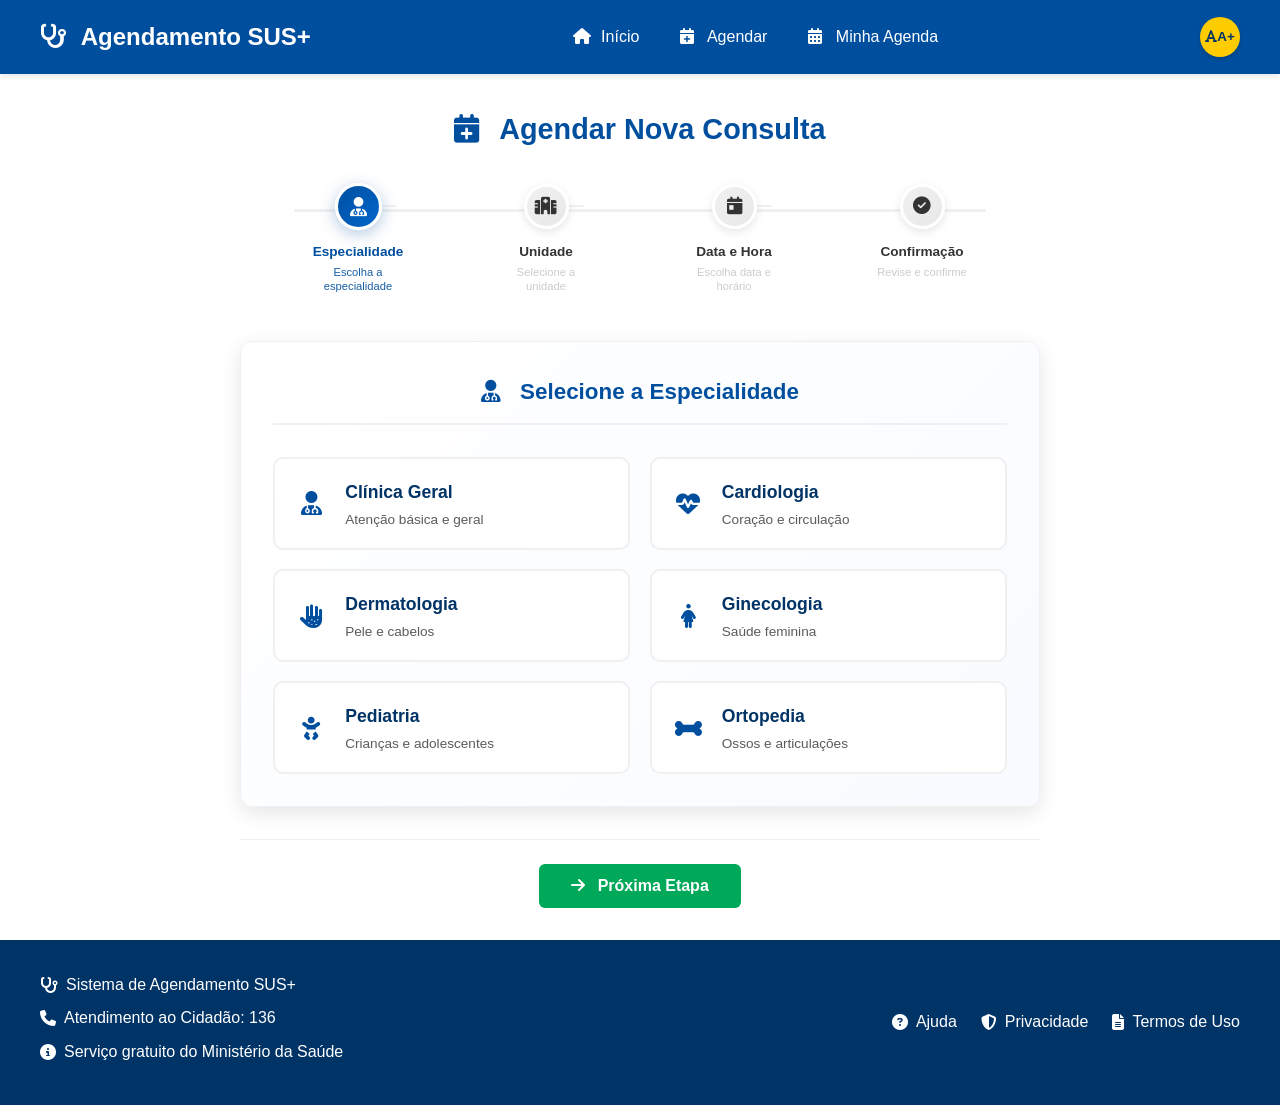
==== agendar.html @ 12c7913a "first commit" ====
<!DOCTYPE html>
<html lang="pt-BR">
<head>
    <meta charset="UTF-8">
    <meta name="viewport" content="width=device-width, initial-scale=1.0">
    <title>Agendamento SUS+ - Agendar Consulta</title>
    <link rel="stylesheet" href="https://cdnjs.cloudflare.com/ajax/libs/font-awesome/6.4.0/css/all.min.css">
    <link rel="stylesheet" href="css/style.css">
    <link rel="stylesheet" href="css/agendar.css">
</head>
<body>
    <!-- Cabeçalho -->
    <header>
        <div class="header-container">
            <div class="logo">
                <i class="fas fa-stethoscope"></i> Agendamento SUS+
            </div>
            <nav class="nav-menu">
                <a href="index.html" class="nav-link" aria-label="Ir para o painel principal">
                    <i class="fas fa-home"></i> Início
                </a>
                <a href="agendar.html" class="nav-link" aria-label="Ir para agendamento">
                    <i class="fas fa-calendar-plus"></i> Agendar
                </a>
                <a href="minha-agenda.html" class="nav-link" aria-label="Ir para minha agenda">
                    <i class="fas fa-calendar-alt"></i> Minha Agenda
                </a>
            </nav>
            <button class="acessibilidade-btn" id="btn-acessibilidade" aria-label="Aumentar tamanho da fonte">
                <i class="fas fa-font"></i> A+
            </button>
        </div>
    </header>

    <!-- Conteúdo Principal -->
    <main>
        <section id="agendar">
            <div class="agendar-container">
                <h1><i class="fas fa-calendar-plus"></i> Agendar Nova Consulta</h1>
                
                <!-- Etapas do processo - DESIGN MODERNO -->
                <div class="etapas-container">
                    <div class="etapas">
                        <div class="etapa ativa" id="etapa1">
                            <div class="etapa-marcador">
                                <div class="etapa-numero">
                                    <i class="fas fa-user-md"></i>
                                </div>
                                <div class="etapa-linha"></div>
                            </div>
                            <div class="etapa-conteudo">
                                <div class="etapa-texto">Especialidade</div>
                                <div class="etapa-descricao">Escolha a especialidade</div>
                            </div>
                        </div>
                        
                        <div class="etapa" id="etapa2">
                            <div class="etapa-marcador">
                                <div class="etapa-numero">
                                    <i class="fas fa-hospital"></i>
                                </div>
                                <div class="etapa-linha"></div>
                            </div>
                            <div class="etapa-conteudo">
                                <div class="etapa-texto">Unidade</div>
                                <div class="etapa-descricao">Selecione a unidade</div>
                            </div>
                        </div>
                        
                        <div class="etapa" id="etapa3">
                            <div class="etapa-marcador">
                                <div class="etapa-numero">
                                    <i class="fas fa-calendar-day"></i>
                                </div>
                                <div class="etapa-linha"></div>
                            </div>
                            <div class="etapa-conteudo">
                                <div class="etapa-texto">Data e Hora</div>
                                <div class="etapa-descricao">Escolha data e horário</div>
                            </div>
                        </div>
                        
                        <div class="etapa" id="etapa4">
                            <div class="etapa-marcador">
                                <div class="etapa-numero">
                                    <i class="fas fa-check-circle"></i>
                                </div>
                            </div>
                            <div class="etapa-conteudo">
                                <div class="etapa-texto">Confirmação</div>
                                <div class="etapa-descricao">Revise e confirme</div>
                            </div>
                        </div>
                    </div>
                </div>
                
                <!-- Etapa 1: Especialidade -->
                <div id="passo-especialidade" class="passo-agendamento">
                    <div class="card etapa-card">
                        <h2 class="card-titulo">
                            <i class="fas fa-user-md"></i> Selecione a Especialidade
                        </h2>
                        <div class="opcoes-lista" id="lista-especialidades">
                            <div class="opcao-item" data-especialidade="clinica-geral">
                                <i class="fas fa-user-md"></i> 
                                <div class="opcao-texto">
                                    <strong>Clínica Geral</strong>
                                    <span class="opcao-descricao">Atenção básica e geral</span>
                                </div>
                            </div>
                            <div class="opcao-item" data-especialidade="cardiologia">
                                <i class="fas fa-heartbeat"></i>
                                <div class="opcao-texto">
                                    <strong>Cardiologia</strong>
                                    <span class="opcao-descricao">Coração e circulação</span>
                                </div>
                            </div>
                            <div class="opcao-item" data-especialidade="dermatologia">
                                <i class="fas fa-allergies"></i>
                                <div class="opcao-texto">
                                    <strong>Dermatologia</strong>
                                    <span class="opcao-descricao">Pele e cabelos</span>
                                </div>
                            </div>
                            <div class="opcao-item" data-especialidade="ginecologia">
                                <i class="fas fa-female"></i>
                                <div class="opcao-texto">
                                    <strong>Ginecologia</strong>
                                    <span class="opcao-descricao">Saúde feminina</span>
                                </div>
                            </div>
                            <div class="opcao-item" data-especialidade="pediatria">
                                <i class="fas fa-baby"></i>
                                <div class="opcao-texto">
                                    <strong>Pediatria</strong>
                                    <span class="opcao-descricao">Crianças e adolescentes</span>
                                </div>
                            </div>
                            <div class="opcao-item" data-especialidade="ortopedia">
                                <i class="fas fa-bone"></i>
                                <div class="opcao-texto">
                                    <strong>Ortopedia</strong>
                                    <span class="opcao-descricao">Ossos e articulações</span>
                                </div>
                            </div>
                        </div>
                    </div>
                    <div class="botoes-navegacao">
                        <button class="btn" id="btn-proximo-especialidade" disabled>
                            <i class="fas fa-arrow-right"></i> Próxima Etapa
                        </button>
                    </div>
                </div>
                
                <!-- Etapa 2: Unidade de Saúde -->
                <div id="passo-unidade" class="passo-agendamento" style="display: none;">
                    <div class="card etapa-card">
                        <h2 class="card-titulo">
                            <i class="fas fa-hospital"></i> Selecione a Unidade de Saúde
                        </h2>
                        <div class="form-group">
                            <div class="search-container">
                                <i class="fas fa-search search-icon"></i>
                                <input type="text" id="busca-unidade" class="form-input" placeholder="Buscar unidade de saúde...">
                            </div>
                        </div>
                        <div class="opcoes-lista" id="lista-unidades">
                            <div class="opcao-item" data-unidade="usf-centro">
                                <i class="fas fa-clinic-medical"></i>
                                <div class="opcao-texto">
                                    <strong>USF Centro</strong>
                                    <span class="opcao-descricao">Unidade de Saúde da Família Centro</span>
                                </div>
                            </div>
                            <div class="opcao-item" data-unidade="usf-norte">
                                <i class="fas fa-clinic-medical"></i>
                                <div class="opcao-texto">
                                    <strong>USF Zona Norte</strong>
                                    <span class="opcao-descricao">Unidade de Saúde da Família Zona Norte</span>
                                </div>
                            </div>
                            <div class="opcao-item" data-unidade="usf-sul">
                                <i class="fas fa-clinic-medical"></i>
                                <div class="opcao-texto">
                                    <strong>USF Zona Sul</strong>
                                    <span class="opcao-descricao">Unidade de Saúde da Família Zona Sul</span>
                                </div>
                            </div>
                            <div class="opcao-item" data-unidade="usf-leste">
                                <i class="fas fa-clinic-medical"></i>
                                <div class="opcao-texto">
                                    <strong>USF Zona Leste</strong>
                                    <span class="opcao-descricao">Unidade de Saúde da Família Zona Leste</span>
                                </div>
                            </div>
                            <div class="opcao-item" data-unidade="usf-oeste">
                                <i class="fas fa-clinic-medical"></i>
                                <div class="opcao-texto">
                                    <strong>USF Zona Oeste</strong>
                                    <span class="opcao-descricao">Unidade de Saúde da Família Zona Oeste</span>
                                </div>
                            </div>
                        </div>
                    </div>
                    <div class="botoes-navegacao">
                        <button class="btn btn-secundario" id="btn-voltar-unidade">
                            <i class="fas fa-arrow-left"></i> Voltar
                        </button>
                        <button class="btn" id="btn-proximo-unidade" disabled>
                            <i class="fas fa-arrow-right"></i> Próxima Etapa
                        </button>
                    </div>
                </div>
                
                <!-- Etapa 3: Data e Horário -->
                <div id="passo-data-horario" class="passo-agendamento" style="display: none;">
                    <div class="card etapa-card">
                        <h2 class="card-titulo">
                            <i class="fas fa-calendar-day"></i> Selecione a Data e Horário
                        </h2>
                        
                        <div class="form-group">
                            <label class="form-label" for="mes-calendario">
                                <i class="fas fa-calendar-alt"></i> Mês:
                            </label>
                            <select id="mes-calendario" class="form-select">
                                <option value="0">Janeiro</option>
                                <option value="1">Fevereiro</option>
                                <option value="2">Março</option>
                                <option value="3">Abril</option>
                                <option value="4">Maio</option>
                                <option value="5">Junho</option>
                            </select>
                        </div>
                        
                        <div class="calendario-container">
                            <table class="calendario" aria-label="Calendário de agendamento">
                                <thead>
                                    <tr>
                                        <th scope="col">Dom</th>
                                        <th scope="col">Seg</th>
                                        <th scope="col">Ter</th>
                                        <th scope="col">Qua</th>
                                        <th scope="col">Qui</th>
                                        <th scope="col">Sex</th>
                                        <th scope="col">Sáb</th>
                                    </tr>
                                </thead>
                                <tbody id="corpo-calendario">
                                    <!-- O calendário será preenchido via JavaScript -->
                                </tbody>
                            </table>
                        </div>
                        
                        <div id="selecao-horarios" style="display: none; margin-top: 2rem;">
                            <h3><i class="fas fa-clock"></i> Horários Disponíveis</h3>
                            <div class="horarios-lista" id="lista-horarios">
                                <!-- Os horários serão preenchidos via JavaScript -->
                            </div>
                        </div>
                    </div>
                    <div class="botoes-navegacao">
                        <button class="btn btn-secundario" id="btn-voltar-data">
                            <i class="fas fa-arrow-left"></i> Voltar
                        </button>
                        <button class="btn" id="btn-proximo-data" disabled>
                            <i class="fas fa-arrow-right"></i> Próxima Etapa
                        </button>
                    </div>
                </div>
                
                <!-- Etapa 4: Confirmação -->
                <div id="passo-confirmacao" class="passo-agendamento" style="display: none;">
                    <div class="card etapa-card">
                        <h2 class="card-titulo">
                            <i class="fas fa-check-circle"></i> Confirme seu Agendamento
                        </h2>
                        
                        <div class="resumo-consulta">
                            <div class="resumo-item">
                                <div class="resumo-label">
                                    <i class="fas fa-user-md"></i> Especialidade:
                                </div>
                                <div id="resumo-especialidade" class="resumo-valor">-</div>
                            </div>
                            
                            <div class="resumo-item">
                                <div class="resumo-label">
                                    <i class="fas fa-hospital"></i> Unidade de Saúde:
                                </div>
                                <div id="resumo-unidade" class="resumo-valor">-</div>
                            </div>
                            
                            <div class="resumo-item">
                                <div class="resumo-label">
                                    <i class="fas fa-calendar-alt"></i> Data:
                                </div>
                                <div id="resumo-data" class="resumo-valor">-</div>
                            </div>
                            
                            <div class="resumo-item">
                                <div class="resumo-label">
                                    <i class="fas fa-clock"></i> Horário:
                                </div>
                                <div id="resumo-horario" class="resumo-valor">-</div>
                            </div>
                        </div>
                    </div>
                    <div class="botoes-navegacao">
                        <button class="btn btn-secundario" id="btn-voltar-confirmacao">
                            <i class="fas fa-arrow-left"></i> Voltar
                        </button>
                        <button class="btn" id="btn-confirmar-agendamento">
                            <i class="fas fa-check"></i> Confirmar Agendamento
                        </button>
                    </div>
                </div>
                
                <!-- Mensagem de sucesso -->
                <div id="mensagem-sucesso" class="mensagem-sucesso" style="display: none;" aria-live="assertive">
                    <div class="sucesso-icon">
                        <i class="fas fa-check-circle"></i>
                    </div>
                    <h2>Agendamento Confirmado!</h2>
                    <p>Seu agendamento foi realizado com sucesso.</p>
                    <p>Você receberá uma confirmação por SMS.</p>
                    
                    <div class="botoes-finais">
                        <button class="btn" id="btn-novo-agendamento">
                            <i class="fas fa-calendar-plus"></i> Fazer Novo Agendamento
                        </button>
                        <a href="index.html" class="btn btn-inicio">
                            <i class="fas fa-home"></i> Voltar ao Início
                        </a>
                    </div>
                </div>
            </div>
        </section>
    </main>

    <!-- Rodapé -->
    <footer>
        <div class="footer-container">
            <div class="footer-info">
                <p><i class="fas fa-stethoscope"></i> Sistema de Agendamento SUS+</p>
                <p><i class="fas fa-phone"></i> Atendimento ao Cidadão: 136</p>
                <p><i class="fas fa-info-circle"></i> Serviço gratuito do Ministério da Saúde</p>
            </div>
            <div class="footer-links">
                <a href="#" class="footer-link">
                    <i class="fas fa-question-circle"></i> Ajuda
                </a>
                <a href="#" class="footer-link">
                    <i class="fas fa-shield-alt"></i> Privacidade
                </a>
                <a href="#" class="footer-link">
                    <i class="fas fa-file-alt"></i> Termos de Uso
                </a>
            </div>
        </div>
    </footer>

    <!-- Script VLibras -->
    <div vw class="enabled">
        <div vw-access-button class="active"></div>
        <div vw-plugin-wrapper>
            <div class="vw-plugin-top-wrapper"></div>
        </div>
    </div>
    <script src="https://vlibras.gov.br/app/vlibras-plugin.js"></script>
    <script>
        new window.VLibras.Widget('https://vlibras.gov.br/app');
    </script>

    <!-- Scripts da aplicação -->
    <script src="js/main.js"></script>
    <script src="js/agendar.js"></script>
</body>
</html>
---- css/style.css ----
/* Reset e configurações básicas */
* {
    margin: 0;
    padding: 0;
    box-sizing: border-box;
}

:root {
    --azul-sus: #004F9F;
    --azul-escuro: #003366;
    --verde-destaque: #00A859;
    --amarelo-destaque: #FFCC00;
    --branco: #FFFFFF;
    --cinza-claro: #F0F0F0;
    --cinza-medio: #CCCCCC;
    --cinza-escuro: #333333;
    --fonte-tamanho-base: 16px;
    --fonte-tamanho-ampliada: 20px;
    --fonte-tamanho-extra-ampliada: 24px;
}

/* Estrutura principal da página */
html, body {
    height: 100%;
    margin: 0;
    padding: 0;
}

body {
    font-family: Arial, Helvetica, sans-serif;
    font-size: var(--fonte-tamanho-base);
    line-height: 1.6;
    color: var(--azul-escuro);
    background-color: var(--branco);
    transition: font-size 0.3s ease;
    display: flex;
    flex-direction: column;
    min-height: 100vh;
}


/* Classes para ajuste de fonte */
body.font-ampliada {
    font-size: var(--fonte-tamanho-ampliada);
}

body.font-extra-ampliada {
    font-size: var(--fonte-tamanho-extra-ampliada);
}

/* Cabeçalho */
header {
    background-color: var(--azul-sus);
    color: var(--branco);
    padding: 1rem;
    position: sticky;
    top: 0;
    z-index: 100;
    box-shadow: 0 2px 5px rgba(0, 0, 0, 0.1);
}

.header-container {
    display: flex;
    justify-content: space-between;
    align-items: center;
    max-width: 1200px;
    margin: 0 auto;
}

.logo {
    font-size: 1.5rem;
    font-weight: bold;
}

.nav-menu {
    display: flex;
    gap: 1.5rem;
}

.nav-link {
    color: var(--branco);
    text-decoration: none;
    padding: 0.5rem;
    border-radius: 4px;
    transition: background-color 0.3s;
}

.nav-link:hover, .nav-link:focus {
    background-color: rgba(255, 255, 255, 0.2);
    outline: 3px solid var(--amarelo-destaque);
}

/* Botão de Acessibilidade */
.acessibilidade-btn {
    background-color: var(--amarelo-destaque);
    color: var(--azul-escuro);
    border: none;
    border-radius: 50%;
    width: 40px;
    height: 40px;
    font-weight: bold;
    cursor: pointer;
    display: flex;
    align-items: center;
    justify-content: center;
    box-shadow: 0 2px 5px rgba(0, 0, 0, 0.2);
    transition: transform 0.3s;
}

.acessibilidade-btn:hover, .acessibilidade-btn:focus {
    transform: scale(1.1);
    outline: 3px solid var(--azul-escuro);
}

/* Conteúdo Principal */
main {
    flex: 1;
    max-width: 1200px;
    margin: 0 auto;
    padding: 2rem 1rem;
    width: 100%;
}

/* Cartões */
.card {
    background-color: var(--branco);
    border-radius: 8px;
    box-shadow: 0 2px 10px rgba(0, 0, 0, 0.1);
    padding: 1.5rem;
    margin-bottom: 1.5rem;
    transition: transform 0.3s, box-shadow 0.3s;
}

.card:hover {
    transform: translateY(-5px);
    box-shadow: 0 5px 15px rgba(0, 0, 0, 0.1);
}

.card-acao {
    display: block;
    text-decoration: none;
    color: inherit;
    cursor: pointer;
}

.card-acao:focus {
    outline: 3px solid var(--azul-sus);
}

.card-titulo {
    font-size: 1.25rem;
    margin-bottom: 1rem;
    color: var(--azul-sus);
}

/* Botões */
.btn {
    display: inline-block;
    padding: 0.75rem 1.5rem;
    background-color: var(--verde-destaque);
    color: var(--branco);
    border: 1px solid var(--branco);
    border-radius: 4px;
    font-size: 1rem;
    font-weight: bold;
    cursor: pointer;
    text-align: center;
    text-decoration: none;
    transition: background-color 0.3s, transform 0.2s;
}

.btn:hover, .btn:focus {
    background-color: #008F4C;
    transform: translateY(-2px);
    outline: 3px solid var(--amarelo-destaque);
}

.btn-secundario {
    background-color: var(--cinza-medio);
    color: var(--cinza-escuro);
}

.btn-secundario:hover, .btn-secundario:focus {
    background-color: #BBBBBB;
}

.btn-inicio {
    background-color: var(--azul-sus);
    margin-top: 1rem;
}

.btn-inicio:hover, .btn-inicio:focus {
    background-color: #003d7a;
}

/* Formulários */
.form-group {
    margin-bottom: 1.5rem;
}

.form-label {
    display: block;
    margin-bottom: 0.5rem;
    font-weight: bold;
}

.form-input, .form-select {
    width: 100%;
    padding: 0.75rem;
    border: 1px solid var(--cinza-medio);
    border-radius: 4px;
    font-size: 1rem;
}

.form-input:focus, .form-select:focus {
    border-color: var(--azul-sus);
    outline: 3px solid var(--amarelo-destaque);
}

/* Lista de opções */
.opcoes-lista {
    display: grid;
    grid-template-columns: repeat(auto-fill, minmax(250px, 1fr));
    gap: 1rem;
}

.opcao-item {
    padding: 1rem;
    border: 1px solid var(--cinza-medio);
    border-radius: 4px;
    cursor: pointer;
    transition: background-color 0.3s, border-color 0.3s;
}

.opcao-item:hover, .opcao-item:focus {
    background-color: var(--cinza-claro);
    border-color: var(--azul-sus);
    outline: 3px solid var(--amarelo-destaque);
}

.opcao-item.selecionado {
    background-color: var(--azul-sus);
    color: var(--branco);
    border-color: var(--azul-sus);
}

/* Footer fixo no final */
footer {
    background-color: var(--azul-escuro);
    color: var(--branco);
    padding: 2rem 1rem;
    text-align: center;
    margin-top: auto;
    width: 100%;
}

.footer-container {
    max-width: 1200px;
    margin: 0 auto;
    display: flex;
    justify-content: space-between;
    align-items: center;
    flex-wrap: wrap;
    gap: 2rem;
}

.footer-info p {
    margin-bottom: 0.5rem;
    display: flex;
    align-items: center;
    gap: 0.5rem;
}

.footer-links {
    display: flex;
    gap: 1.5rem;
}

.footer-link {
    color: var(--branco);
    text-decoration: none;
    display: flex;
    align-items: center;
    gap: 0.5rem;
    transition: opacity 0.3s;
}

.footer-link:hover {
    opacity: 0.8;
}

/* Responsividade Global */
@media (max-width: 768px) {
    .header-container {
        flex-direction: column;
        gap: 1rem;
    }
    
    .nav-menu {
        width: 100%;
        justify-content: space-around;
    }
    
    .footer-container {
        flex-direction: column;
        text-align: center;
    }
    
    .footer-links {
        justify-content: center;
    }
}

/* Estilos para aumento de fonte globais */
body.font-ampliada .card,
body.font-ampliada .btn,
body.font-ampliada .form-input,
body.font-ampliada .form-select {
    font-size: var(--fonte-tamanho-ampliada);
}

body.font-extra-ampliada .card,
body.font-extra-ampliada .btn,
body.font-extra-ampliada .form-input,
body.font-extra-ampliada .form-select {
    font-size: var(--fonte-tamanho-extra-ampliada);
}

/* Estilos para ícones globais */
.logo i {
    margin-right: 0.5rem;
}

.nav-link i {
    margin-right: 0.5rem;
    width: 16px;
    text-align: center;
}

.card-titulo i {
    margin-right: 0.5rem;
    color: var(--azul-sus);
}

.btn i {
    margin-right: 0.5rem;
}
---- css/agendar.css ----
/* TAMANHOS REDUZIDOS E ESCALÁVEIS */

/* Layout Expandido para Agendamento */
#agendar {
    max-width: none;
    width: 100%;
}

.agendar-container {
    max-width: 900px;
    margin: 0 auto;
    padding: 0 1rem;
}

.passo-agendamento {
    max-width: 800px;
    margin: 0 auto;
    width: 100%;
}

/* Títulos principais - tamanhos reduzidos */
#agendar h1 {
    font-size: 1.8rem;
    margin-bottom: 2rem;
    text-align: center;
    color: var(--azul-sus);
    font-weight: 700;
}

#agendar h1 i {
    margin-right: 0.8rem;
}

/* Container das etapas */
.etapas-container {
    margin: 0 auto 3rem auto;
    max-width: 800px;
    padding: 0 1.5rem;
}

.etapas {
    display: flex;
    justify-content: space-between;
    position: relative;
}

/* Linha de fundo */
.etapas::before {
    content: '';
    position: absolute;
    top: 25px;
    left: 30px;
    right: 30px;
    height: 3px;
    background: var(--cinza-claro);
    z-index: 1;
    border-radius: 2px;
}

/* Cada etapa individual */
.etapa {
    display: flex;
    flex-direction: column;
    align-items: center;
    position: relative;
    z-index: 2;
    flex: 1;
    text-align: center;
}

.etapa-marcador {
    display: flex;
    align-items: center;
    margin-bottom: 0.8rem;
    position: relative;
}

/* Número/ícone da etapa - tamanhos reduzidos */
.etapa-numero {
    width: 45px;
    height: 45px;
    border-radius: 50%;
    background: linear-gradient(135deg, var(--cinza-claro) 0%, #e8e8e8 100%);
    color: var(--cinza-escuro);
    display: flex;
    align-items: center;
    justify-content: center;
    font-weight: bold;
    border: 3px solid var(--branco);
    box-shadow: 0 3px 10px rgba(0, 0, 0, 0.1);
    transition: all 0.4s ease;
    position: relative;
    z-index: 3;
}

.etapa-numero i {
    font-size: 1.1rem;
    transition: all 0.3s ease;
}

/* Linha entre os marcadores */
.etapa-linha {
    position: absolute;
    left: 45px;
    right: -15px;
    height: 2px;
    background: var(--cinza-claro);
    z-index: 2;
    transition: all 0.4s ease;
}

.etapa:last-child .etapa-linha {
    display: none;
}

/* Conteúdo da etapa */
.etapa-conteudo {
    text-align: center;
    max-width: 100px;
}

.etapa-texto {
    font-size: 0.85rem;
    font-weight: 700;
    color: var(--cinza-escuro);
    margin-bottom: 0.2rem;
    transition: all 0.3s ease;
}

.etapa-descricao {
    font-size: 0.7rem;
    color: var(--cinza-medio);
    line-height: 1.2;
    transition: all 0.3s ease;
}

/* ESTADO ATIVO */
.etapa.ativa .etapa-numero {
    background: linear-gradient(135deg, var(--azul-sus) 0%, #0066cc 100%);
    color: var(--branco);
    transform: scale(1.05);
    box-shadow: 0 4px 15px rgba(0, 79, 159, 0.3);
}

.etapa.ativa .etapa-numero i {
    transform: scale(1.05);
}

.etapa.ativa .etapa-texto {
    color: var(--azul-sus);
    font-weight: 800;
}

.etapa.ativa .etapa-descricao {
    color: var(--azul-sus);
    opacity: 0.9;
}

/* ESTADO CONCLUÍDO */
.etapa.concluida .etapa-numero {
    background: linear-gradient(135deg, var(--verde-destaque) 0%, #00cc66 100%);
    color: var(--branco);
    transform: scale(1.02);
    box-shadow: 0 3px 12px rgba(0, 168, 89, 0.3);
}

.etapa.concluida .etapa-texto {
    color: var(--verde-destaque);
    font-weight: 700;
}

.etapa.concluida .etapa-descricao {
    color: var(--verde-destaque);
    opacity: 0.8;
}

.etapa.concluida .etapa-linha {
    background: var(--verde-destaque);
}

/* Cartões - tamanhos reduzidos */
#agendar .card {
    max-width: none;
    width: 100%;
    padding: 2rem;
    border-radius: 12px;
    box-shadow: 0 6px 20px rgba(0, 0, 0, 0.1);
    border: 1px solid var(--cinza-claro);
    margin-bottom: 1.5rem;
}

.etapa-card {
    background: linear-gradient(135deg, var(--branco) 0%, #f8fbff 100%);
}

#agendar .card-titulo {
    font-size: 1.4rem;
    margin-bottom: 2rem;
    text-align: center;
    color: var(--azul-sus);
    font-weight: 600;
    padding-bottom: 0.8rem;
    border-bottom: 2px solid var(--cinza-claro);
}

#agendar .card-titulo i {
    margin-right: 0.8rem;
}

/* Lista de opções - tamanhos reduzidos */
#agendar .opcoes-lista {
    grid-template-columns: repeat(auto-fit, minmax(280px, 1fr));
    gap: 1.2rem;
}

#agendar .opcao-item {
    padding: 1.2rem;
    font-size: 1rem;
    min-height: 70px;
    display: flex;
    align-items: center;
    gap: 1rem;
    border-radius: 10px;
    border: 2px solid var(--cinza-claro);
    background: var(--branco);
    transition: all 0.3s ease;
    cursor: pointer;
}

#agendar .opcao-item:hover {
    transform: translateY(-2px);
    box-shadow: 0 4px 15px rgba(0, 79, 159, 0.15);
    border-color: var(--azul-sus);
}

#agendar .opcao-item.selecionado {
    background: linear-gradient(135deg, var(--azul-sus) 0%, #0066cc 100%);
    color: var(--branco);
    border-color: var(--azul-sus);
    transform: translateY(-1px);
    box-shadow: 0 6px 20px rgba(0, 79, 159, 0.25);
}

/* Texto das opções */
.opcao-texto {
    display: flex;
    flex-direction: column;
    gap: 0.3rem;
    flex: 1;
}

.opcao-texto strong {
    font-size: 1.1rem;
    font-weight: 600;
}

.opcao-descricao {
    font-size: 0.85rem;
    color: var(--cinza-escuro);
    opacity: 0.8;
    line-height: 1.3;
}

.opcao-item.selecionado .opcao-descricao {
    color: var(--branco);
    opacity: 0.9;
}

.opcao-item i {
    font-size: 1.5rem;
    width: 35px;
    text-align: center;
    color: var(--azul-sus);
    transition: all 0.3s ease;
}

.opcao-item.selecionado i {
    color: var(--branco);
    transform: scale(1.05);
}

/* Botões de navegação - tamanhos reduzidos */
.botoes-navegacao {
    display: flex;
    justify-content: center;
    gap: 1.2rem;
    margin-top: 2rem;
    padding-top: 1.5rem;
    border-top: 1px solid var(--cinza-claro);
}

#agendar .btn {
    padding: 0.8rem 2rem;
    font-size: 1rem;
    min-width: 160px;
    border-radius: 6px;
    font-weight: 600;
    border: none;
    transition: all 0.3s ease;
}

/* Resto do CSS permanece similar, mas com tamanhos reduzidos proporcionalmente */

/* Calendário - tamanhos reduzidos */
.calendario-container {
    overflow-x: auto;
    margin: 1.5rem 0;
}

.calendario {
    min-width: 100%;
    font-size: 1rem;
}

.calendario th {
    background-color: var(--azul-sus);
    color: var(--branco);
    padding: 0.8rem;
    font-weight: 600;
}

.calendario td {
    padding: 0.8rem;
    border: 1px solid var(--cinza-claro);
    text-align: center;
    cursor: pointer;
    transition: all 0.3s ease;
}

/* Horários - tamanhos reduzidos */
.horarios-lista {
    display: grid;
    grid-template-columns: repeat(auto-fit, minmax(100px, 1fr));
    gap: 0.8rem;
    margin-top: 1rem;
}

.horario-item {
    padding: 1rem 0.8rem;
    font-size: 1rem;
    font-weight: bold;
    border: 2px solid var(--cinza-medio);
    border-radius: 6px;
    text-align: center;
    cursor: pointer;
    transition: all 0.3s ease;
    background: var(--branco);
}

/* Resumo da consulta - tamanhos reduzidos */
.resumo-consulta {
    background-color: var(--cinza-claro);
    padding: 2rem;
    border-radius: 10px;
    margin: 1.5rem 0;
}

.resumo-item {
    display: flex;
    align-items: center;
    margin-bottom: 1.2rem;
    padding-bottom: 1.2rem;
    border-bottom: 2px solid var(--cinza-medio);
    font-size: 1.1rem;
}

.resumo-label {
    min-width: 200px;
    font-size: 1.1rem;
    font-weight: bold;
    display: flex;
    align-items: center;
    gap: 0.5rem;
    color: var(--azul-sus);
}

.resumo-label i {
    font-size: 1.2rem;
    width: 25px;
}

/* Mensagem de sucesso - tamanhos reduzidos */
.mensagem-sucesso {
    max-width: 500px;
    margin: 1.5rem auto;
    padding: 2rem;
    border-radius: 12px;
    background-color: var(--verde-destaque);
    color: var(--branco);
    text-align: center;
}

.sucesso-icon {
    font-size: 3rem;
    margin-bottom: 1.2rem;
}

.mensagem-sucesso h2 {
    font-size: 1.8rem;
    margin-bottom: 1.2rem;
}

.mensagem-sucesso p {
    font-size: 1.1rem;
    margin-bottom: 0.8rem;
}

/* Campo de busca */
.search-container {
    position: relative;
    max-width: 400px;
    margin: 0 auto 1.5rem auto;
}

.search-icon {
    position: absolute;
    left: 10px;
    top: 50%;
    transform: translateY(-50%);
    color: var(--cinza-medio);
}

.search-container .form-input {
    padding-left: 35px;
}

/* Responsividade */
@media (max-width: 768px) {
    .etapas-container {
        padding: 0 1rem;
        margin-bottom: 2rem;
    }
    
    .etapas {
        flex-direction: column;
        gap: 1.2rem;
        align-items: flex-start;
    }
    
    .etapas::before {
        display: none;
    }
    
    .etapa {
        flex-direction: row;
        text-align: left;
        flex: none;
        width: 100%;
        gap: 0.8rem;
    }
    
    .etapa-marcador {
        margin-bottom: 0;
        flex-shrink: 0;
    }
    
    .etapa-numero {
        width: 40px;
        height: 40px;
    }
    
    .etapa-numero i {
        font-size: 1rem;
    }
    
    .etapa-linha {
        display: none;
    }
    
    .etapa-conteudo {
        text-align: left;
        max-width: none;
        flex: 1;
    }
    
    #agendar .opcoes-lista {
        grid-template-columns: 1fr;
        gap: 0.8rem;
    }
    
    #agendar .opcao-item {
        padding: 1rem;
        min-height: 60px;
    }
    
    .botoes-navegacao {
        flex-direction: column;
        gap: 0.8rem;
    }
    
    #agendar .btn {
        width: 100%;
        min-width: auto;
    }
    
    #agendar h1 {
        font-size: 1.5rem;
        margin-bottom: 1.5rem;
    }
    
    #agendar .card {
        padding: 1.5rem;
    }
    
    .resumo-item {
        flex-direction: column;
        align-items: flex-start;
        gap: 0.5rem;
    }
    
    .resumo-label {
        min-width: auto;
    }
}
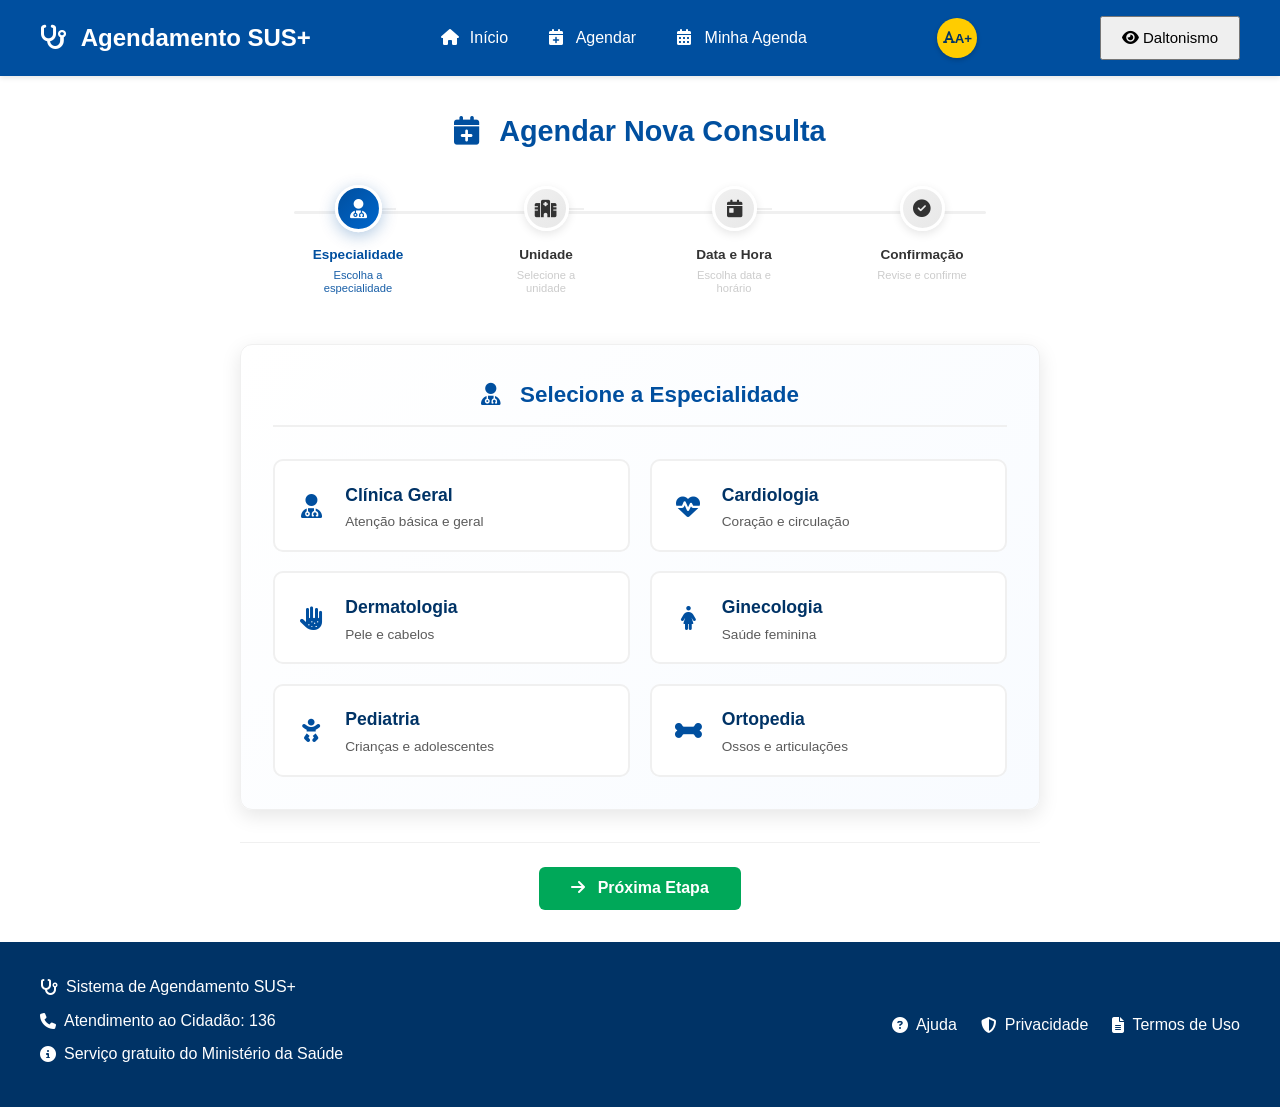
==== commit 28df1b37: "ajustes - func - daltonismo, fonte" ====
--- a/agendar.html
+++ b/agendar.html
@@ -16,18 +16,21 @@
                 <i class="fas fa-stethoscope"></i> Agendamento SUS+
             </div>
             <nav class="nav-menu">
-                <a href="index.html" class="nav-link" aria-label="Ir para o painel principal">
+                <a href="index.html" class="nav-link">
                     <i class="fas fa-home"></i> Início
                 </a>
-                <a href="agendar.html" class="nav-link" aria-label="Ir para agendamento">
+                <a href="agendar.html" class="nav-link">
                     <i class="fas fa-calendar-plus"></i> Agendar
                 </a>
-                <a href="minha-agenda.html" class="nav-link" aria-label="Ir para minha agenda">
+                <a href="minha-agenda.html" class="nav-link">
                     <i class="fas fa-calendar-alt"></i> Minha Agenda
                 </a>
             </nav>
-            <button class="acessibilidade-btn" id="btn-acessibilidade" aria-label="Aumentar tamanho da fonte">
+            <button class="fonte-btn" id="btn-acessibilidade" aria-label="Aumentar tamanho da fonte">
                 <i class="fas fa-font"></i> A+
+            </button>
+            <button class="daltonismo-btn" id="btn-daltonismo" aria-label="Ativar modo de daltonismo">
+                <i class="fas fa-eye"></i> Daltonismo
             </button>
         </div>
     </header>
@@ -230,6 +233,12 @@
                                 <option value="3">Abril</option>
                                 <option value="4">Maio</option>
                                 <option value="5">Junho</option>
+                                <option value="6">Julho</option>
+                                <option value="7">Agosto</option>
+                                <option value="8">Setembro</option>
+                                <option value="9">Outubro</option>
+                                <option value="10">Novembro</option>
+                                <option value="11">Dezembro</option>
                             </select>
                         </div>
                         
@@ -367,7 +376,9 @@
             <div class="vw-plugin-top-wrapper"></div>
         </div>
     </div>
+
     <script src="https://vlibras.gov.br/app/vlibras-plugin.js"></script>
+    
     <script>
         new window.VLibras.Widget('https://vlibras.gov.br/app');
     </script>
@@ -375,5 +386,24 @@
     <!-- Scripts da aplicação -->
     <script src="js/main.js"></script>
     <script src="js/agendar.js"></script>
+
+        <!-- Filtro para daltonismo-->
+    <svg width="0" height="0">
+        <filter id="protanopia">
+            <feColorMatrix type="matrix" values="
+                0.567 0.433 0      0 0
+                0.558 0.442 0      0 0
+                0      0.242 0.758 0 0
+                0      0      0      1 0" />
+        </filter>
+
+        <filter id="tritanopia">
+            <feColorMatrix type="matrix" values="
+                0.95  0.05  0      0 0
+                0      0.433 0.567 0 0
+                0      0.475 0.525 0 0
+                0      0      0      1 0" />
+        </filter>
+    </svg>
 </body>
 </html>
--- a/css/style.css
+++ b/css/style.css
@@ -19,6 +19,34 @@
     --fonte-tamanho-extra-ampliada: 24px;
 }
 
+/* Modo Daltonismo 1: Protanopia / Deuteranopia */
+.modo-protanopia {
+    filter: url("#protanopia");
+}
+
+/* Modo Daltonismo 2: Tritanopia */
+.modo-tritanopia {
+    filter: url("#tritanopia");
+}
+
+/* Modo Daltonismo 3: Alta distinção de forma */
+.modo-alto-contraste {
+    filter: grayscale(100%) contrast(150%);
+}
+.opcao-item.selecionado {
+    border: 3px solid #0044ff; /* visível para daltônicos */
+    background-color: #e6f0ff;
+    position: relative;
+}
+
+.opcao-item.selecionado::after {
+    content: "✓";
+    position: absolute;
+    right: 10px;
+    top: 10px;
+    font-weight: bold;
+}
+
 /* Estrutura principal da página */
 html, body {
     height: 100%;
@@ -91,7 +119,7 @@
 }
 
 /* Botão de Acessibilidade */
-.acessibilidade-btn {
+.fonte-btn {
     background-color: var(--amarelo-destaque);
     color: var(--azul-escuro);
     border: none;
@@ -106,6 +134,15 @@
     box-shadow: 0 2px 5px rgba(0, 0, 0, 0.2);
     transition: transform 0.3s;
 }
+
+.daltonismo-btn {
+    padding: 10px 18px;
+    min-width: 140px;
+    min-height: 44px;
+    font-size: 15px;
+    line-height: 1.2;
+}
+
 
 .acessibilidade-btn:hover, .acessibilidade-btn:focus {
     transform: scale(1.1);
@@ -344,4 +381,17 @@
 
 .btn i {
     margin-right: 0.5rem;
-}+}
+
+.vw-plugin-top-wrapper,
+.vw-plugin-wrapper,
+.vw-plugin,
+[vw-access-button] {
+    position: fixed !important;
+}
+[vw-access-button] {
+    bottom: 20px !important;
+    right: 20px !important;
+    z-index: 10000 !important;
+}
+
--- a/css/agendar.css
+++ b/css/agendar.css
@@ -1,4 +1,160 @@
-/* TAMANHOS REDUZIDOS E ESCALÁVEIS */
+/* ESTILOS DE ACESSIBILIDADE PARA A PÁGINA DE AGENDAMENTO */
+
+/* Fonte Ampliada */
+body.font-ampliada {
+    font-size: 1.2rem;
+}
+
+body.font-ampliada #agendar h1 {
+    font-size: 2.2rem !important;
+}
+
+body.font-ampliada .card-titulo {
+    font-size: 1.7rem !important;
+}
+
+body.font-ampliada .opcao-item {
+    font-size: 1.2rem !important;
+    padding: 1.4rem !important;
+    min-height: 85px !important;
+}
+
+body.font-ampliada .opcao-texto strong {
+    font-size: 1.3rem !important;
+}
+
+body.font-ampliada .opcao-descricao {
+    font-size: 1rem !important;
+}
+
+body.font-ampliada .etapa-texto {
+    font-size: 1rem !important;
+}
+
+body.font-ampliada .etapa-descricao {
+    font-size: 0.85rem !important;
+}
+
+body.font-ampliada .btn {
+    font-size: 1.2rem !important;
+    padding: 1rem 2.2rem !important;
+}
+
+body.font-ampliada .calendario {
+    font-size: 1.2rem !important;
+}
+
+body.font-ampliada .horario-item {
+    font-size: 1.2rem !important;
+    padding: 1.2rem 1rem !important;
+}
+
+body.font-ampliada .resumo-item {
+    font-size: 1.3rem !important;
+}
+
+body.font-ampliada .resumo-label {
+    font-size: 1.3rem !important;
+}
+
+body.font-ampliada .form-input,
+body.font-ampliada .form-select,
+body.font-ampliada .form-label {
+    font-size: 1.2rem !important;
+}
+
+/* Fonte Extra Ampliada */
+body.font-extra-ampliada {
+    font-size: 1.4rem;
+}
+
+body.font-extra-ampliada #agendar h1 {
+    font-size: 2.6rem !important;
+}
+
+body.font-extra-ampliada .card-titulo {
+    font-size: 2rem !important;
+}
+
+body.font-extra-ampliada .opcao-item {
+    font-size: 1.4rem !important;
+    padding: 1.6rem !important;
+    min-height: 100px !important;
+}
+
+body.font-extra-ampliada .opcao-texto strong {
+    font-size: 1.5rem !important;
+}
+
+body.font-extra-ampliada .opcao-descricao {
+    font-size: 1.1rem !important;
+}
+
+body.font-extra-ampliada .etapa-texto {
+    font-size: 1.1rem !important;
+}
+
+body.font-extra-ampliada .etapa-descricao {
+    font-size: 0.9rem !important;
+}
+
+body.font-extra-ampliada .btn {
+    font-size: 1.4rem !important;
+    padding: 1.2rem 2.4rem !important;
+}
+
+body.font-extra-ampliada .calendario {
+    font-size: 1.3rem !important;
+}
+
+body.font-extra-ampliada .horario-item {
+    font-size: 1.3rem !important;
+    padding: 1.4rem 1.2rem !important;
+}
+
+body.font-extra-ampliada .resumo-item {
+    font-size: 1.5rem !important;
+}
+
+body.font-extra-ampliada .resumo-label {
+    font-size: 1.5rem !important;
+}
+
+body.font-extra-ampliada .form-input,
+body.font-extra-ampliada .form-select,
+body.font-extra-ampliada .form-label {
+    font-size: 1.4rem !important;
+}
+
+/* Ajustes de layout para telas menores com fonte ampliada */
+@media (max-width: 768px) {
+    body.font-ampliada .etapas-container,
+    body.font-extra-ampliada .etapas-container {
+        margin-bottom: 2.5rem;
+    }
+    
+    body.font-ampliada #agendar .opcoes-lista,
+    body.font-extra-ampliada #agendar .opcoes-lista {
+        grid-template-columns: 1fr;
+        gap: 1rem;
+    }
+    
+    body.font-ampliada .horarios-lista,
+    body.font-extra-ampliada .horarios-lista {
+        grid-template-columns: repeat(auto-fit, minmax(120px, 1fr));
+    }
+    
+    body.font-ampliada .etapa-numero,
+    body.font-extra-ampliada .etapa-numero {
+        width: 50px !important;
+        height: 50px !important;
+    }
+    
+    body.font-ampliada .etapa-numero i,
+    body.font-extra-ampliada .etapa-numero i {
+        font-size: 1.3rem !important;
+    }
+}
 
 /* Layout Expandido para Agendamento */
 #agendar {
@@ -511,4 +667,81 @@
     .resumo-label {
         min-width: auto;
     }
+}
+
+
+/* Estilos para datas e horários selecionados */
+.data-selecionada {
+    background: linear-gradient(135deg, var(--azul-sus) 0%, #0066cc 100%) !important;
+    color: white !important;
+    border: 2px solid var(--azul-sus) !important;
+    transform: scale(1.05);
+    box-shadow: 0 4px 12px rgba(0, 79, 159, 0.3);
+    font-weight: bold;
+}
+
+.horario-selecionado {
+    background: linear-gradient(135deg, var(--azul-sus) 0%, #0066cc 100%) !important;
+    color: white !important;
+    border: 2px solid var(--azul-sus) !important;
+    transform: scale(1.02);
+    box-shadow: 0 2px 8px rgba(0, 79, 159, 0.25);
+    font-weight: bold;
+}
+
+/* Estados de hover mantidos mesmo quando selecionado */
+.data-selecionada:hover {
+    background: linear-gradient(135deg, #0056b3 0%, #004a99 100%) !important;
+    transform: scale(1.08);
+}
+
+.horario-selecionado:hover {
+    background: linear-gradient(135deg, #0056b3 0%, #004a99 100%) !important;
+    transform: scale(1.05);
+}
+
+/* Estilos base para elementos interativos */
+.data-disponivel {
+    background-color: #e8f5e8;
+    color: #2d5016;
+    border: 1px solid #c8e6c9;
+    cursor: pointer;
+    transition: all 0.3s ease;
+    font-weight: 500;
+}
+
+.data-disponivel:hover {
+    background-color: #c8e6c9;
+    transform: translateY(-2px);
+    box-shadow: 0 4px 8px rgba(0, 0, 0, 0.1);
+}
+
+.horario-disponivel {
+    background-color: #f8f9fa;
+    border: 1px solid #dee2e6;
+    cursor: pointer;
+    transition: all 0.3s ease;
+    font-weight: 500;
+    border-radius: 6px;
+    padding: 1rem 0.8rem;
+    text-align: center;
+}
+
+.horario-disponivel:hover {
+    background-color: #e9ecef;
+    border-color: var(--azul-sus);
+    transform: translateY(-1px);
+    box-shadow: 0 2px 4px rgba(0, 0, 0, 0.1);
+}
+
+.data-indisponivel {
+    background-color: #f5f5f5;
+    color: #9e9e9e;
+    cursor: not-allowed;
+    opacity: 0.6;
+}
+
+.vazia {
+    background-color: transparent;
+    border: none;
 }
